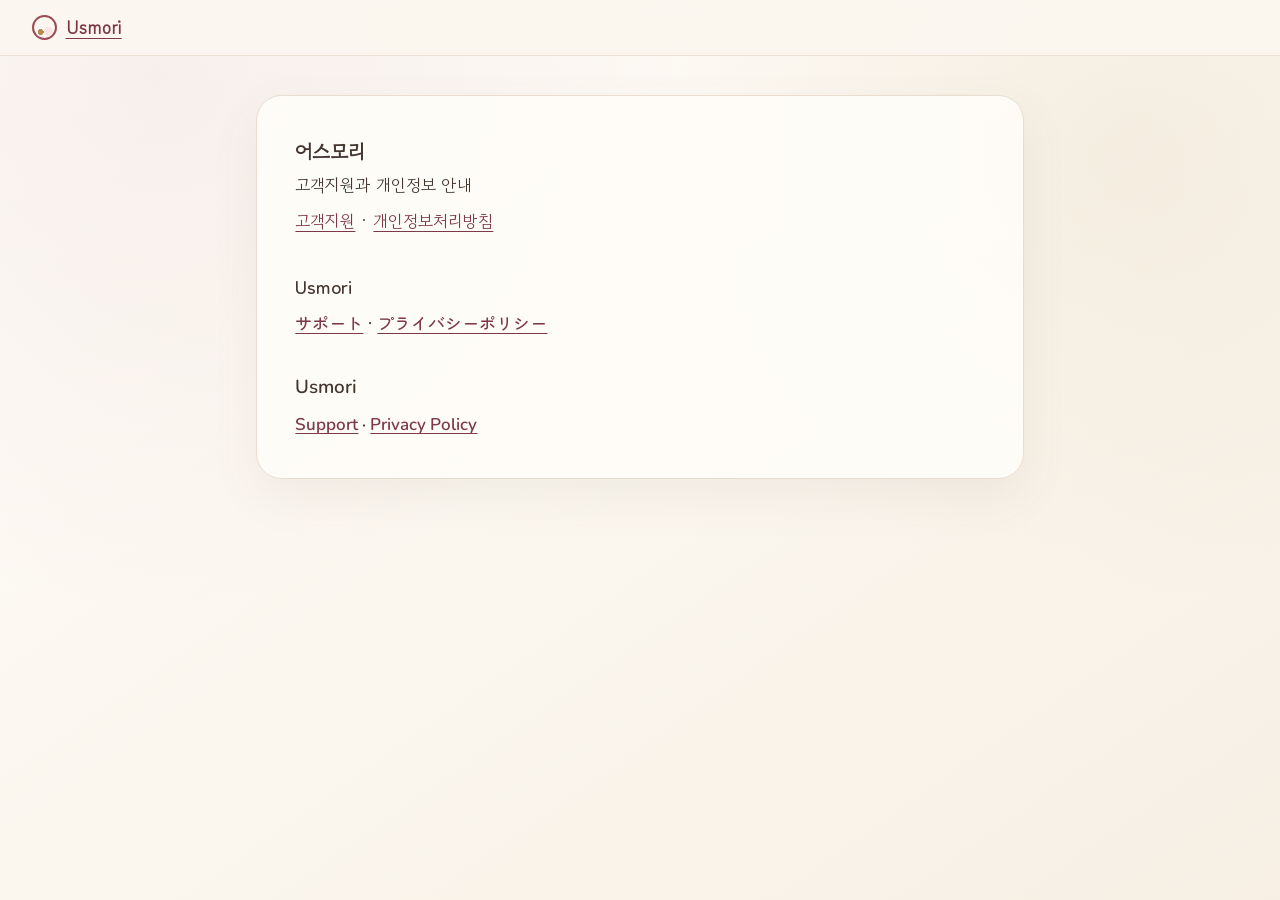
==== index.html @ 68ba8aff "Use supported static distribution directory" ====
<!doctype html>
<html lang="ko"><head><meta charset="utf-8"><meta name="viewport" content="width=device-width,initial-scale=1"><meta name="color-scheme" content="light"><title>Usmori · 지원 / サポート / Support</title><link rel="stylesheet" href="./styles.css"></head>
<body data-font-state="ready"><header class="site-header"><a class="brand legal-contact" href="./index.html"><span class="brand-mark" aria-hidden="true"></span><span class="brand-text">Usmori</span></a></header><main class="page legal-page"><article class="legal-card">
<section class="legal-section" lang="ko"><h1>어스모리</h1><p>고객지원과 개인정보 안내</p><p><a class="legal-contact" href="./support.html#ko">고객지원</a> · <a class="legal-contact" href="./privacy.html#ko">개인정보처리방침</a></p></section>
<section class="legal-section" lang="ja"><h2>Usmori</h2><p><a class="legal-contact" href="./support.html#ja">サポート</a> · <a class="legal-contact" href="./privacy.html#ja">プライバシーポリシー</a></p></section>
<section class="legal-section" lang="en"><h2>Usmori</h2><p><a class="legal-contact" href="./support.html#en">Support</a> · <a class="legal-contact" href="./privacy.html#en">Privacy Policy</a></p></section>
</article></main></body></html>
---- styles.css ----
@font-face {
  font-family: "Gowun Dodum";
  src: url("./assets/fonts/GowunDodum-Regular.subset.woff2") format("woff2");
  font-weight: 400;
  font-style: normal;
  font-display: block;
}
@font-face {
  font-family: "Zen Maru Gothic";
  src: url("./assets/fonts/ZenMaruGothic-Medium.subset.woff2") format("woff2");
  font-weight: 400 600;
  font-style: normal;
  font-display: block;
}
@font-face {
  font-family: "Nunito";
  src: url("./assets/fonts/Nunito_600SemiBold.subset.woff2") format("woff2");
  font-weight: 600;
  font-style: normal;
  font-display: block;
}

* {
  box-sizing: border-box;
}
html {
  scroll-behavior: smooth;
}
body {
  margin: 0;
  min-width: 320px;
  min-height: 100vh;
  background:
    radial-gradient(circle at 12% 8%, rgba(155,76,87,0.07), transparent 34rem),
    radial-gradient(circle at 88% 16%, rgba(183,139,81,0.09), transparent 29rem),
    linear-gradient(145deg, #FFFDF9 0%, #FBF7EF 48%, #F7EFE4 100%);
  color: #44362F;
  font-family: "Nunito", "Avenir Next", "Segoe UI", sans-serif;
  font-size: clamp(1rem, 0.96rem + 0.2vw, 1.0625rem);
  line-height: 1.65;
  overflow-x: hidden;
}
body[data-font-state="loading"] .site-header,
body[data-font-state="loading"] .page,
body[data-font-state="loading"] .site-footer { visibility: hidden; }
html[lang="ko"] body { font-family: "Gowun Dodum", "Apple SD Gothic Neo", sans-serif; }
html[lang="ja"] body { font-family: "Zen Maru Gothic", "Hiragino Maru Gothic ProN", sans-serif; }
[lang="ko"] { font-family: "Gowun Dodum", "Apple SD Gothic Neo", sans-serif; }
[lang="ja"] { font-family: "Zen Maru Gothic", "Hiragino Maru Gothic ProN", sans-serif; }
[lang="en"] { font-family: "Nunito", "Avenir Next", "Segoe UI", sans-serif; }
img { max-width: 100%; }
button {
  font: inherit;
  color: inherit;
}

.paper-glow {
  position: fixed;
  inset: 0;
  pointer-events: none;
  background:
    radial-gradient(circle at 24% 90%, rgba(230,235,221,0.30), transparent 20rem),
    radial-gradient(circle at 76% 4%, rgba(234,229,240,0.25), transparent 18rem);
  z-index: -1;
}

.skip-link {
  position: fixed;
  z-index: 100;
  left: 1rem;
  top: auto;
  transform: translateY(-200%);
  padding: 0.7rem 1rem;
  border-radius: 999px;
  background: #FFFDF9;
  color: #44362F;
  font-weight: 700;
  text-decoration: none;
  box-shadow: 0 8px 22px rgba(119,102,92,0.16);
}
.skip-link:focus { transform: translateY(1rem); }

.site-header {
  position: sticky;
  top: 0;
  z-index: 10;
  display: flex;
  align-items: center;
  justify-content: space-between;
  gap: 0.75rem;
  padding: 0.85rem clamp(0.75rem, 3vw, 2rem);
  background: rgba(251,247,239,0.92);
  border-bottom: 1px solid rgba(233,221,208,0.85);
  backdrop-filter: blur(10px);
}
.brand {
  display: flex;
  align-items: center;
  gap: 0.55rem;
  min-width: 0;
  font-weight: 800;
  letter-spacing: 0.02em;
}
.brand-mark {
  width: 1.55rem;
  height: 1.55rem;
  flex: 0 0 auto;
  border: 0.17rem solid #9B4C57;
  border-radius: 50%;
  background:
    radial-gradient(circle at 68% 68%, #F5E6E2 0 0.28rem, transparent 0.29rem),
    radial-gradient(circle at 32% 72%, #B78B51 0 0.18rem, transparent 0.19rem);
}
.brand-text { overflow-wrap: anywhere; }

.language-group {
  display: flex;
  gap: 0.3rem;
  padding: 0.22rem;
  border: 1px solid #E9DDD0;
  border-radius: 999px;
  background: rgba(255,253,249,0.78);
}
.language-button {
  min-height: 2rem;
  min-width: 2.8rem;
  padding: 0.25rem 0.55rem;
  border: 0;
  border-radius: 999px;
  background: transparent;
  font-size: 0.82rem;
  cursor: pointer;
}
.language-button:hover { background: #F5E6E2; }
.language-button.selected {
  background: #9B4C57;
  color: #FFFFFF;
}

.page {
  width: 100%;
  max-width: 68rem;
  margin: 0;
  padding: clamp(1rem, 3vw, 2.5rem) clamp(0.75rem, 3vw, 2rem) 2rem;
  outline: none;
}
.landing,
.quiz-card,
.result-card {
  margin: 0 auto;
}
.hero-layout {
  display: grid;
  grid-template-columns: minmax(0, 1.08fr) minmax(0, 0.92fr);
  align-items: center;
  gap: clamp(1rem, 3vw, 3rem);
  padding: clamp(1rem, 3vw, 2.5rem);
  border: 1px solid #E9DDD0;
  border-radius: 2rem;
  background: rgba(255,253,249,0.86);
  box-shadow: 0 18px 48px rgba(119,102,92,0.09);
}
.landing-art,
.result-art {
  position: relative;
  overflow: hidden;
  border: 1px solid #E9DDD0;
  border-radius: 1.7rem;
  background:
    radial-gradient(circle at 25% 15%, rgba(255,253,249,0.9), transparent 65%),
    linear-gradient(145deg, #F3E5CB, #F5E6E2);
  box-shadow: inset 0 0 3rem rgba(119,102,92,0.07);
}
.landing-art { aspect-ratio: 3 / 2; }
.result-art { aspect-ratio: 3 / 2; }
.otter-art {
  display: block;
  width: 100%;
  height: 100%;
  object-fit: cover;
  mix-blend-mode: normal;
}

.card-eyebrow {
  margin: 0 0 0.55rem;
  color: #9B4C57;
  font-size: 0.86rem;
  font-weight: 800;
  letter-spacing: 0.045em;
}
.display-title {
  margin: 0;
  color: #44362F;
  font-family: "Nunito", "Avenir Next", "Segoe UI", sans-serif;
  font-size: clamp(2.15rem, 7vw, 4.1rem);
  font-weight: 800;
  line-height: 1.08;
  letter-spacing: -0.03em;
}
html[lang="ko"] .display-title { font-family: "Gowun Dodum", sans-serif; font-weight: 400; }
html[lang="ja"] .display-title { font-family: "Zen Maru Gothic", sans-serif; font-weight: 500; }
.intro-body {
  margin: 0.8rem 0 0;
  color: #77665C;
  font-size: clamp(1.05rem, 2.5vw, 1.25rem);
}
.disclaimer {
  display: inline-block;
  margin: 1rem 0 0;
  padding: 0.42rem 0.7rem;
  border: 1px solid #E9DDD0;
  border-radius: 0.75rem;
  background: #E6EBDD;
  color: #44362F;
  font-size: 0.88rem;
  line-height: 1.45;
}
.session-note {
  margin: 0.85rem 0 0;
  color: #77665C;
  font-size: 0.82rem;
  line-height: 1.5;
}

.primary-button,
.secondary-button {
  display: inline-flex;
  align-items: center;
  justify-content: center;
  min-height: 3rem;
  margin-top: 1rem;
  padding: 0.7rem 1.2rem;
  border-radius: 999px;
  font-weight: 800;
  line-height: 1.25;
  text-align: center;
  cursor: pointer;
  transition: transform 160ms ease, box-shadow 160ms ease, background-color 160ms ease;
}
.primary-button {
  border: 0;
  background: #9B4C57;
  color: #FFFFFF;
  box-shadow: 0 10px 22px rgba(155,76,87,0.18);
}
.secondary-button {
  border: 1px solid #D7C8BB;
  background: #F7EFE4;
  color: #44362F;
}
.primary-button:hover:not(:disabled),
.secondary-button:hover:not(:disabled) {
  transform: translateY(-1px);
}
.primary-button:active:not(:disabled),
.secondary-button:active:not(:disabled) { transform: translateY(0); }
.primary-button:disabled,
.secondary-button:disabled {
  border-color: #E9DDD0;
  background: #F1E5DE;
  color: #77665C;
  box-shadow: none;
  cursor: not-allowed;
  transform: none;
}

.app-card {
  max-width: 43rem;
  margin: 1.25rem auto 0;
  padding: clamp(1.1rem, 3vw, 1.7rem);
  border: 1px solid #E9DDD0;
  border-radius: 1.5rem;
  background: rgba(255,253,249,0.9);
}
.app-card .card-eyebrow { margin-bottom: 0.2rem; }
.app-title {
  margin: 0;
  font-size: clamp(1.25rem, 3.5vw, 1.65rem);
  line-height: 1.25;
}
.app-body {
  margin: 0.55rem 0 0;
  overflow-wrap: anywhere;
  color: #77665C;
}
.founder-note {
  margin-top: 1rem;
  padding: 0.9rem 1rem;
  border-left: 0.25rem solid #B78B51;
  border-radius: 0.5rem 1rem 1rem 0.5rem;
  background: #F3E5CB;
}
.founder-note .card-eyebrow { margin: 0; color: #77665C; }
.founder-text { margin: 0.25rem 0 0; font-size: 0.98rem; overflow-wrap: anywhere; }

.quiz-card,
.result-card {
  padding: clamp(1rem, 3vw, 2rem);
  border: 1px solid #E9DDD0;
  border-radius: 2rem;
  background: rgba(255,253,249,0.92);
  box-shadow: 0 18px 44px rgba(119,102,92,0.09);
}
.progress-row {
  display: grid;
  grid-template-columns: 4rem minmax(0, 1fr);
  align-items: center;
  gap: 0.75rem;
  margin-bottom: 1.3rem;
}
.progress-text {
  margin: 0;
  color: #9B4C57;
  font-size: 0.9rem;
  font-weight: 800;
}
.progress-track {
  height: 0.42rem;
  overflow: hidden;
  border: 1px solid #E9DDD0;
  border-radius: 999px;
  background: #F5E6E2;
}
.progress-fill {
  width: 0;
  height: 100%;
  border-radius: inherit;
  background: linear-gradient(90deg, #B78B51, #9B4C57);
}
.question-title,
.result-title {
  margin: 0;
  font-family: "Nunito", "Avenir Next", "Segoe UI", sans-serif;
  font-size: clamp(1.55rem, 5.2vw, 2.6rem);
  font-weight: 800;
  line-height: 1.2;
  letter-spacing: -0.02em;
  overflow-wrap: anywhere;
}
html[lang="ko"] .question-title,
html[lang="ko"] .result-title { font-family: "Gowun Dodum", sans-serif; font-weight: 400; }
html[lang="ja"] .question-title,
html[lang="ja"] .result-title { font-family: "Zen Maru Gothic", sans-serif; font-weight: 500; }

.choices {
  display: grid;
  gap: 0.65rem;
  margin: 1.25rem 0 0;
  padding: 0;
  border: 0;
}
.choice {
  display: flex;
  align-items: center;
  justify-content: space-between;
  gap: 0.75rem;
  min-height: 3.4rem;
  padding: 0.75rem 0.9rem;
  border: 1px solid #E9DDD0;
  border-radius: 1.15rem;
  background: #F7EFE4;
  color: #44362F;
  text-align: left;
  cursor: pointer;
  overflow-wrap: anywhere;
  transition: border-color 140ms ease, background-color 140ms ease, transform 140ms ease;
}
.choice:hover { border-color: #B78B51; background: #FBF7EF; }
.choice.selected {
  border-color: #9B4C57;
  background: #F5E6E2;
  color: #9B4C57;
  font-weight: 800;
}
.choice-check { flex: 0 0 auto; font-size: 1rem; }
.quiz-actions {
  display: flex;
  flex-wrap: wrap;
  justify-content: space-between;
  gap: 0.65rem;
  margin-top: 1.4rem;
}
.quiz-actions > * { flex: 1 1 9.5rem; }

.result-layout {
  display: grid;
  grid-template-columns: minmax(0, 0.9fr) minmax(0, 1.1fr);
  gap: clamp(1rem, 3vw, 2.5rem);
  align-items: start;
}
.result-tagline {
  margin: 0.7rem 0 0;
  color: #77665C;
  font-size: clamp(1rem, 2.4vw, 1.15rem);
}
.section-title {
  margin: 1.45rem 0 0.65rem;
  font-size: clamp(1.1rem, 3vw, 1.32rem);
  line-height: 1.3;
}
.strength-list {
  margin: 0;
  padding: 0;
  list-style: none;
  display: grid;
  gap: 0.6rem;
}
.strength-item {
  display: grid;
  grid-template-columns: 1.7rem minmax(0, 1fr);
  gap: 0.6rem;
  align-items: start;
}
.strength-number {
  display: inline-flex;
  justify-content: center;
  width: 1.7rem;
  height: 1.7rem;
  border-radius: 50%;
  background: #F5E6E2;
  color: #9B4C57;
  font-size: 0.82rem;
  font-weight: 800;
  line-height: 1.7rem;
}
.strength-text { color: #44362F; }
.activity-card {
  margin-top: 1.25rem;
  padding: 1rem;
  border: 1px solid #E9DDD0;
  border-radius: 1rem;
  background: #E6EBDD;
}
.activity-card .section-title { margin-top: 0; }
.activity-text { margin: 0; color: #44362F; }
.result-actions {
  display: flex;
  flex-wrap: wrap;
  gap: 0.65rem;
  margin-top: 1.4rem;
}
.result-actions > * { flex: 1 1 10rem; }
.result-actions .secondary-button { margin-top: 0; }
.action-status {
  min-height: 1.5rem;
  margin: 0.55rem 0 0;
  color: #77665C;
  font-size: 0.9rem;
}
.result-navigation { margin-top: 1rem; }

.site-footer {
  display: grid;
  gap: 0.2rem;
  padding: 1rem clamp(0.75rem, 3vw, 2rem) 1.4rem;
  color: #77665C;
  font-size: 0.78rem;
  text-align: center;
}
.footer-note,
.footer-working { margin: 0; }
.footer-links {
  display: flex;
  flex-wrap: wrap;
  justify-content: center;
  gap: 0.5rem 1rem;
}
.footer-links a,
.legal-nav a,
.legal-contact {
  color: #7D3946;
  text-underline-offset: 0.2em;
}
.legal-page {
  max-width: 52rem;
  margin: 0 auto;
}
.legal-card {
  padding: clamp(1.1rem, 4vw, 2.4rem);
  border: 1px solid #E9DDD0;
  border-radius: 1.6rem;
  background: rgba(255,253,249,0.9);
  box-shadow: 0 18px 48px rgba(119,102,92,0.08);
}
.legal-card h1 { margin: 0; line-height: 1.2; }
.legal-card h2 { margin: 1.8rem 0 0.5rem; font-size: 1.18rem; }
.legal-card h3 { margin: 1.25rem 0 0.35rem; font-size: 1.02rem; }
.legal-card p,
.legal-card ul { margin: 0.45rem 0 0; }
.legal-card ul { padding-left: 1.3rem; }
.legal-nav {
  display: flex;
  flex-wrap: wrap;
  gap: 0.5rem 1rem;
  margin: 0 0 1rem;
}
.legal-section {
  padding-top: 0.4rem;
  scroll-margin-top: 5rem;
}
.legal-muted { color: #77665C; }

.sr-only {
  position: absolute;
  width: 1px;
  height: 1px;
  margin: -1px;
  padding: 0;
  overflow: hidden;
  clip: rect(0 0 0 0);
  white-space: nowrap;
  border: 0;
}
.noscript-card {
  max-width: 34rem;
  margin: 1rem auto;
  padding: 1rem;
  border: 1px solid #E9DDD0;
  border-radius: 1rem;
  background: #FFFDF9;
  text-align: center;
}
.noscript-card p { margin: 0.4rem 0 0; }

:focus-visible {
  outline: 3px solid #B78B51;
  outline-offset: 3px;
}
.display-title:focus,
.question-title:focus {
  outline: none;
}

@media (max-width: 760px) {
  .hero-layout,
  .result-layout { grid-template-columns: 1fr; }
  .landing-art { aspect-ratio: 4 / 3; }
  .progress-row { grid-template-columns: minmax(3rem, auto) minmax(0, 1fr); }
  .quiz-actions,
  .result-actions { align-items: stretch; }
  .quiz-actions > *,
  .result-actions > * { flex-basis: 100%; }
  .site-header { align-items: flex-start; }
  .language-group { flex-wrap: wrap; justify-content: flex-end; }
}
@media (max-width: 400px) {
  .brand-text { font-size: 0.95rem; }
  .language-button { min-width: 2.45rem; padding: 0.22rem 0.4rem; }
  .page { padding-left: 0.65rem; padding-right: 0.65rem; }
  .choice { align-items: flex-start; }
}
@media (prefers-reduced-motion: reduce) {
  *,
  *::before,
  *::after {
    scroll-behavior: auto !important;
    transition-duration: 0.01ms !important;
    animation-duration: 0.01ms !important;
    animation-iteration-count: 1 !important;
  }
}

/* Keep Korean words together at narrow widths without trapping long English words. */
html[lang="ko"] .display-title, html[lang="ko"] .question-title { word-break: keep-all; overflow-wrap: normal; }

#site-footer:empty { display: none; }

.action-status button { margin-top: 0.6rem; }
.copy-link { display: block; width: 100%; max-width: 100%; font: inherit; margin-top: 0.6rem; }

[data-locale="ko"] { font-family: "Gowun Dodum", sans-serif; }
[data-locale="ja"] { font-family: "Zen Maru Gothic", sans-serif; }
[data-locale="en"] { font-family: "Nunito", sans-serif; }
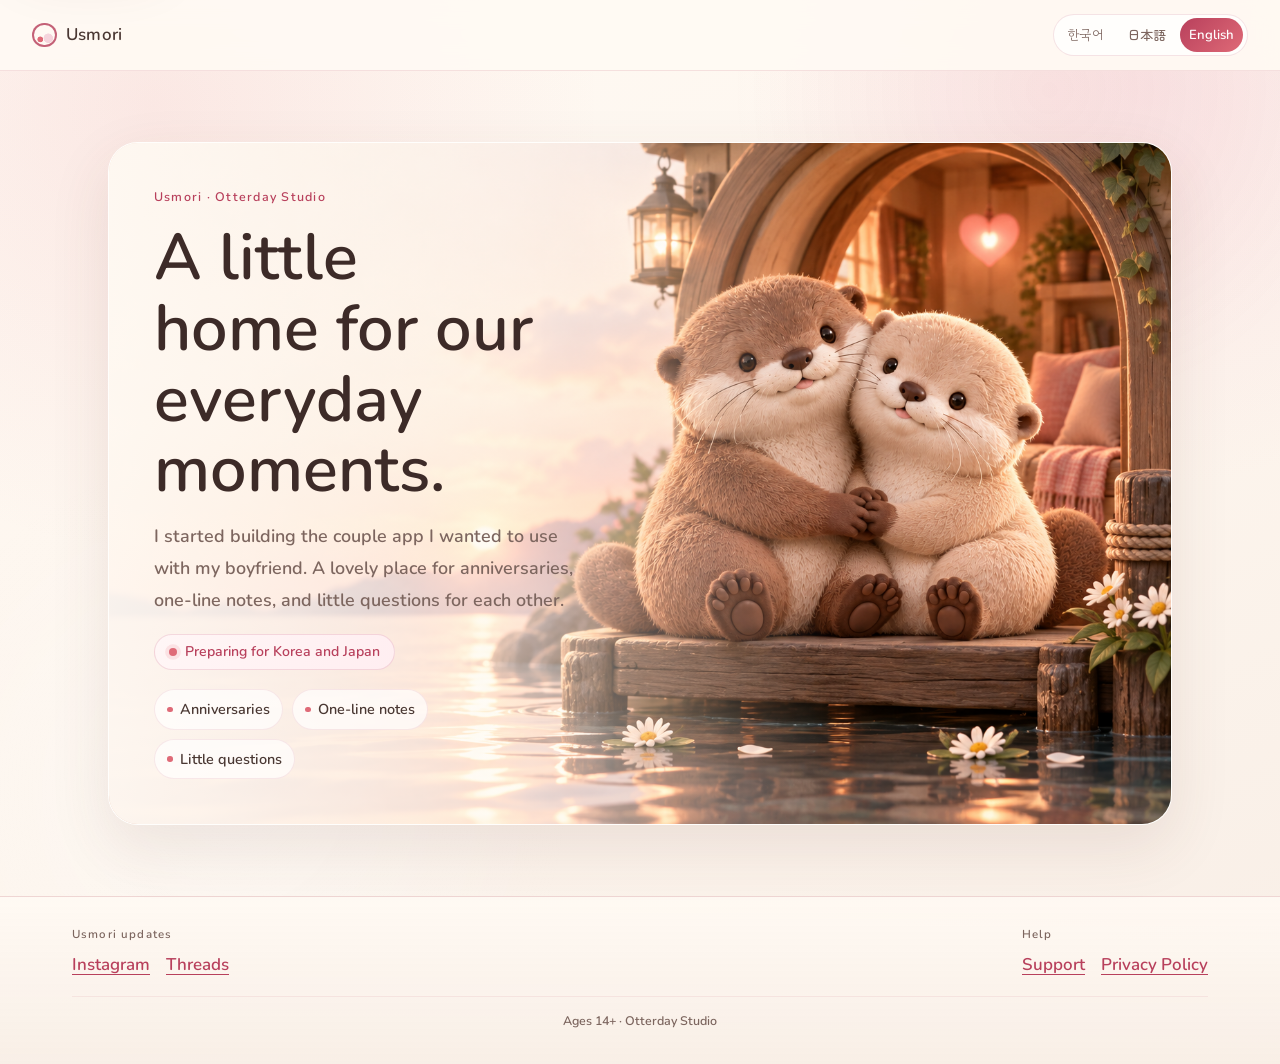
==== commit ec05c14f: "Build localized otter prelaunch landing page" ====
--- a/index.html
+++ b/index.html
@@ -1,7 +1,148 @@
 <!doctype html>
-<html lang="ko"><head><meta charset="utf-8"><meta name="viewport" content="width=device-width,initial-scale=1"><meta name="color-scheme" content="light"><title>Usmori · 지원 / サポート / Support</title><link rel="stylesheet" href="./styles.css"></head>
-<body data-font-state="ready"><header class="site-header"><a class="brand legal-contact" href="./index.html"><span class="brand-mark" aria-hidden="true"></span><span class="brand-text">Usmori</span></a></header><main class="page legal-page"><article class="legal-card">
-<section class="legal-section" lang="ko"><h1>어스모리</h1><p>고객지원과 개인정보 안내</p><p><a class="legal-contact" href="./support.html#ko">고객지원</a> · <a class="legal-contact" href="./privacy.html#ko">개인정보처리방침</a></p></section>
-<section class="legal-section" lang="ja"><h2>Usmori</h2><p><a class="legal-contact" href="./support.html#ja">サポート</a> · <a class="legal-contact" href="./privacy.html#ja">プライバシーポリシー</a></p></section>
-<section class="legal-section" lang="en"><h2>Usmori</h2><p><a class="legal-contact" href="./support.html#en">Support</a> · <a class="legal-contact" href="./privacy.html#en">Privacy Policy</a></p></section>
-</article></main></body></html>
+<html lang="ko">
+  <head>
+    <meta charset="utf-8">
+    <meta name="viewport" content="width=device-width, initial-scale=1">
+    <meta name="color-scheme" content="light">
+    <meta name="theme-color" content="#FFF9F2">
+    <meta name="description" content="Usmori는 한국·일본 출시를 준비 중인 커플 앱입니다.">
+    <title>Usmori · 둘의 하루가 머무는 작은 집</title>
+    <link rel="stylesheet" href="./styles.css">
+    <script src="./site.js" defer></script>
+    <noscript>
+      <style>.language-group { display: none; }</style>
+    </noscript>
+  </head>
+  <body data-font-state="ready">
+    <div class="paper-glow" aria-hidden="true"></div>
+    <a class="skip-link" href="#main">본문으로 건너뛰기</a>
+
+    <header class="site-header">
+      <a class="brand" href="./index.html" aria-label="Usmori home">
+        <span class="brand-mark" aria-hidden="true"></span>
+        <span class="brand-text">Usmori</span>
+      </a>
+      <nav class="language-group" aria-label="Language">
+        <button class="language-button" type="button" data-language="ko" lang="ko" aria-pressed="true">한국어</button>
+        <button class="language-button" type="button" data-language="ja" lang="ja" aria-pressed="false">日本語</button>
+        <button class="language-button" type="button" data-language="en" lang="en" aria-pressed="false">English</button>
+      </nav>
+    </header>
+
+    <main id="main" class="page landing-page">
+      <article class="hero" aria-label="Usmori">
+        <div class="hero-copy">
+          <section class="locale-panel" lang="ko" data-locale="ko" aria-labelledby="headline-ko">
+            <p class="eyebrow">Usmori · Otterday Studio</p>
+            <h1 class="display-title" id="headline-ko">둘의 하루가 머무는 작은 집</h1>
+            <p class="intro-body">남자친구와 같이 쓰고 싶어서 만들기 시작한 커플 앱. 기념일, 한 줄 일기, 서로에게 묻는 질문을 사랑스럽게 모아요.</p>
+            <p class="status"><span class="status-dot" aria-hidden="true"></span>한국·일본 출시 준비 중</p>
+            <ul class="feature-list">
+              <li><span class="feature-dot" aria-hidden="true"></span>기념일</li>
+              <li><span class="feature-dot" aria-hidden="true"></span>한 줄 일기</li>
+              <li><span class="feature-dot" aria-hidden="true"></span>서로에게 묻는 질문</li>
+            </ul>
+          </section>
+
+          <section class="locale-panel" lang="ja" data-locale="ja" aria-labelledby="headline-ja" hidden>
+            <p class="eyebrow">Usmori · Otterday Studio</p>
+            <h1 class="display-title" id="headline-ja">ふたりの毎日に、ほっとできる場所を。</h1>
+            <p class="intro-body">彼氏と一緒に使えるアプリを探して、結局自分で作り始めました。記念日やひとこと日記、お互いをもっと知る質問をカワウソと一緒に楽しめます。</p>
+            <p class="status"><span class="status-dot" aria-hidden="true"></span>韓国・日本でリリース準備中</p>
+            <ul class="feature-list">
+              <li><span class="feature-dot" aria-hidden="true"></span>記念日</li>
+              <li><span class="feature-dot" aria-hidden="true"></span>ひとこと日記</li>
+              <li><span class="feature-dot" aria-hidden="true"></span>お互いをもっと知る質問</li>
+            </ul>
+          </section>
+
+          <section class="locale-panel" lang="en" data-locale="en" aria-labelledby="headline-en" hidden>
+            <p class="eyebrow">Usmori · Otterday Studio</p>
+            <h1 class="display-title" id="headline-en">A little home for our everyday moments.</h1>
+            <p class="intro-body">I started building the couple app I wanted to use with my boyfriend. A lovely place for anniversaries, one-line notes, and little questions for each other.</p>
+            <p class="status"><span class="status-dot" aria-hidden="true"></span>Preparing for Korea and Japan</p>
+            <ul class="feature-list">
+              <li><span class="feature-dot" aria-hidden="true"></span>Anniversaries</li>
+              <li><span class="feature-dot" aria-hidden="true"></span>One-line notes</li>
+              <li><span class="feature-dot" aria-hidden="true"></span>Little questions</li>
+            </ul>
+          </section>
+        </div>
+
+        <figure class="hero-figure">
+          <img
+            src="./otter-home-landing-v1.png"
+            alt="작은 집에서 다정하게 기대 앉은 수달 두 마리"
+            width="1536"
+            height="1024"
+            loading="eager"
+            fetchpriority="high"
+            decoding="async"
+          >
+        </figure>
+      </article>
+    </main>
+
+    <footer class="site-footer">
+      <section class="footer-panel" lang="ko" data-locale="ko" aria-label="사이트 정보">
+        <div class="footer-content">
+          <nav class="footer-group" aria-label="소셜 링크">
+            <h2 class="small-label">Usmori 소식</h2>
+            <ul class="link-list">
+              <li><a href="https://www.instagram.com/usmori.studio/" target="_blank" rel="noopener noreferrer">Instagram</a></li>
+              <li><a href="https://www.threads.com/@usmori.studio" target="_blank" rel="noopener noreferrer">Threads</a></li>
+            </ul>
+          </nav>
+          <nav class="footer-group" aria-label="고객지원과 정책">
+            <h2 class="small-label">도움말</h2>
+            <ul class="link-list">
+              <li><a data-policy-link="support" href="./support.html#ko">고객지원</a></li>
+              <li><a data-policy-link="privacy" href="./privacy.html#ko">개인정보처리방침</a></li>
+            </ul>
+          </nav>
+        </div>
+        <p class="footer-note">이용 대상 14세 이상 · Otterday Studio</p>
+      </section>
+
+      <section class="footer-panel" lang="ja" data-locale="ja" aria-label="サイト情報" hidden>
+        <div class="footer-content">
+          <nav class="footer-group" aria-label="ソーシャルリンク">
+            <h2 class="small-label">Usmoriの近況</h2>
+            <ul class="link-list">
+              <li><a href="https://www.instagram.com/usmori.studio/" target="_blank" rel="noopener noreferrer">Instagram</a></li>
+              <li><a href="https://www.threads.com/@usmori.studio" target="_blank" rel="noopener noreferrer">Threads</a></li>
+            </ul>
+          </nav>
+          <nav class="footer-group" aria-label="サポートとポリシー">
+            <h2 class="small-label">ヘルプ</h2>
+            <ul class="link-list">
+              <li><a data-policy-link="support" href="./support.html#ja">サポート</a></li>
+              <li><a data-policy-link="privacy" href="./privacy.html#ja">プライバシーポリシー</a></li>
+            </ul>
+          </nav>
+        </div>
+        <p class="footer-note">対象年齢 14歳以上 · Otterday Studio</p>
+      </section>
+
+      <section class="footer-panel" lang="en" data-locale="en" aria-label="Site information" hidden>
+        <div class="footer-content">
+          <nav class="footer-group" aria-label="Social links">
+            <h2 class="small-label">Usmori updates</h2>
+            <ul class="link-list">
+              <li><a href="https://www.instagram.com/usmori.studio/" target="_blank" rel="noopener noreferrer">Instagram</a></li>
+              <li><a href="https://www.threads.com/@usmori.studio" target="_blank" rel="noopener noreferrer">Threads</a></li>
+            </ul>
+          </nav>
+          <nav class="footer-group" aria-label="Support and policies">
+            <h2 class="small-label">Help</h2>
+            <ul class="link-list">
+              <li><a data-policy-link="support" href="./support.html#en">Support</a></li>
+              <li><a data-policy-link="privacy" href="./privacy.html#en">Privacy Policy</a></li>
+            </ul>
+          </nav>
+        </div>
+        <p class="footer-note">Ages 14+ · Otterday Studio</p>
+      </section>
+    </footer>
+  </body>
+</html>
--- a/styles.css
+++ b/styles.css
@@ -3,82 +3,127 @@
   src: url("./assets/fonts/GowunDodum-Regular.subset.woff2") format("woff2");
   font-weight: 400;
   font-style: normal;
-  font-display: block;
-}
+  font-display: swap;
+}
+
 @font-face {
   font-family: "Zen Maru Gothic";
   src: url("./assets/fonts/ZenMaruGothic-Medium.subset.woff2") format("woff2");
   font-weight: 400 600;
   font-style: normal;
-  font-display: block;
-}
+  font-display: swap;
+}
+
 @font-face {
   font-family: "Nunito";
   src: url("./assets/fonts/Nunito_600SemiBold.subset.woff2") format("woff2");
-  font-weight: 600;
+  font-weight: 400 700;
   font-style: normal;
-  font-display: block;
+  font-display: swap;
+}
+
+:root {
+  --ivory: #fffaf4;
+  --ivory-deep: #f8eee6;
+  --rose: #b8405c;
+  --coral: #df6a77;
+  --rose-soft: #f5d4dc;
+  --ink: #4a3833;
+  --muted: #7d665f;
+  --line: rgba(184, 64, 92, 0.14);
+  --shadow-soft: 0 22px 62px rgba(101, 54, 47, 0.11);
+  --radius-lg: 30px;
 }
 
 * {
   box-sizing: border-box;
 }
+
 html {
   scroll-behavior: smooth;
 }
+
 body {
   margin: 0;
   min-width: 320px;
   min-height: 100vh;
+  overflow-x: hidden;
   background:
-    radial-gradient(circle at 12% 8%, rgba(155,76,87,0.07), transparent 34rem),
-    radial-gradient(circle at 88% 16%, rgba(183,139,81,0.09), transparent 29rem),
-    linear-gradient(145deg, #FFFDF9 0%, #FBF7EF 48%, #F7EFE4 100%);
-  color: #44362F;
+    radial-gradient(circle at 12% 10%, rgba(223, 106, 119, 0.12), transparent 28rem),
+    radial-gradient(circle at 90% 8%, rgba(245, 212, 220, 0.48), transparent 25rem),
+    linear-gradient(155deg, var(--ivory) 0%, #fdf5ed 55%, var(--ivory-deep) 100%);
+  color: var(--ink);
   font-family: "Nunito", "Avenir Next", "Segoe UI", sans-serif;
-  font-size: clamp(1rem, 0.96rem + 0.2vw, 1.0625rem);
-  line-height: 1.65;
-  overflow-x: hidden;
-}
-body[data-font-state="loading"] .site-header,
-body[data-font-state="loading"] .page,
-body[data-font-state="loading"] .site-footer { visibility: hidden; }
-html[lang="ko"] body { font-family: "Gowun Dodum", "Apple SD Gothic Neo", sans-serif; }
-html[lang="ja"] body { font-family: "Zen Maru Gothic", "Hiragino Maru Gothic ProN", sans-serif; }
-[lang="ko"] { font-family: "Gowun Dodum", "Apple SD Gothic Neo", sans-serif; }
-[lang="ja"] { font-family: "Zen Maru Gothic", "Hiragino Maru Gothic ProN", sans-serif; }
-[lang="en"] { font-family: "Nunito", "Avenir Next", "Segoe UI", sans-serif; }
-img { max-width: 100%; }
+  font-size: clamp(1rem, 0.95rem + 0.18vw, 1.06rem);
+  line-height: 1.68;
+}
+
+html[lang="ko"] body,
+[lang="ko"] {
+  font-family: "Gowun Dodum", "Apple SD Gothic Neo", "Malgun Gothic", sans-serif;
+}
+
+html[lang="ja"] body,
+[lang="ja"] {
+  font-family: "Zen Maru Gothic", "Hiragino Maru Gothic ProN", "Yu Gothic", sans-serif;
+}
+
+html[lang="en"] body,
+[lang="en"] {
+  font-family: "Nunito", "Avenir Next", "Segoe UI", sans-serif;
+}
+
+img {
+  display: block;
+  max-width: 100%;
+}
+
 button {
   font: inherit;
   color: inherit;
 }
 
+[hidden] {
+  display: none !important;
+}
+
+a {
+  color: var(--rose);
+}
+
+a:focus-visible,
+button:focus-visible {
+  outline: 3px solid var(--coral);
+  outline-offset: 3px;
+}
+
 .paper-glow {
   position: fixed;
   inset: 0;
+  z-index: -1;
   pointer-events: none;
   background:
-    radial-gradient(circle at 24% 90%, rgba(230,235,221,0.30), transparent 20rem),
-    radial-gradient(circle at 76% 4%, rgba(234,229,240,0.25), transparent 18rem);
-  z-index: -1;
+    radial-gradient(circle at 18% 88%, rgba(255, 255, 255, 0.38), transparent 21rem),
+    radial-gradient(circle at 82% 10%, rgba(223, 106, 119, 0.08), transparent 20rem);
 }
 
 .skip-link {
   position: fixed;
   z-index: 100;
   left: 1rem;
-  top: auto;
   transform: translateY(-200%);
   padding: 0.7rem 1rem;
   border-radius: 999px;
-  background: #FFFDF9;
-  color: #44362F;
+  background: var(--ivory);
+  color: var(--rose);
   font-weight: 700;
   text-decoration: none;
-  box-shadow: 0 8px 22px rgba(119,102,92,0.16);
-}
-.skip-link:focus { transform: translateY(1rem); }
+  box-shadow: var(--shadow-soft);
+}
+
+.skip-link:focus {
+  transform: translateY(1rem);
+}
 
 .site-header {
   position: sticky;
@@ -87,468 +132,409 @@
   display: flex;
   align-items: center;
   justify-content: space-between;
-  gap: 0.75rem;
+  gap: 0.7rem 1rem;
   padding: 0.85rem clamp(0.75rem, 3vw, 2rem);
-  background: rgba(251,247,239,0.92);
-  border-bottom: 1px solid rgba(233,221,208,0.85);
-  backdrop-filter: blur(10px);
-}
+  background: rgba(255, 250, 244, 0.92);
+  border-bottom: 1px solid var(--line);
+  backdrop-filter: blur(12px);
+}
+
 .brand {
   display: flex;
   align-items: center;
   gap: 0.55rem;
   min-width: 0;
+  color: var(--ink);
   font-weight: 800;
   letter-spacing: 0.02em;
-}
+  text-decoration: none;
+}
+
 .brand-mark {
   width: 1.55rem;
   height: 1.55rem;
   flex: 0 0 auto;
-  border: 0.17rem solid #9B4C57;
+  border: 0.16rem solid rgba(184, 64, 92, 0.82);
   border-radius: 50%;
   background:
-    radial-gradient(circle at 68% 68%, #F5E6E2 0 0.28rem, transparent 0.29rem),
-    radial-gradient(circle at 32% 72%, #B78B51 0 0.18rem, transparent 0.19rem);
-}
-.brand-text { overflow-wrap: anywhere; }
+    radial-gradient(circle at 68% 66%, var(--rose-soft) 0 0.28rem, transparent 0.31rem),
+    radial-gradient(circle at 30% 72%, var(--coral) 0 0.16rem, transparent 0.2rem);
+}
+
+.brand-text {
+  overflow-wrap: anywhere;
+}
 
 .language-group {
   display: flex;
-  gap: 0.3rem;
+  flex-wrap: wrap;
+  justify-content: flex-end;
+  gap: 0.28rem;
   padding: 0.22rem;
-  border: 1px solid #E9DDD0;
+  border: 1px solid var(--line);
   border-radius: 999px;
-  background: rgba(255,253,249,0.78);
-}
+  background: rgba(255, 255, 255, 0.66);
+}
+
 .language-button {
-  min-height: 2rem;
-  min-width: 2.8rem;
-  padding: 0.25rem 0.55rem;
+  min-height: 2.1rem;
+  min-width: 2.9rem;
+  padding: 0.25rem 0.58rem;
   border: 0;
   border-radius: 999px;
   background: transparent;
+  color: var(--muted);
   font-size: 0.82rem;
   cursor: pointer;
-}
-.language-button:hover { background: #F5E6E2; }
-.language-button.selected {
-  background: #9B4C57;
-  color: #FFFFFF;
+  transition: background-color 160ms ease, color 160ms ease;
+}
+
+.language-button:hover {
+  background: var(--rose-soft);
+  color: var(--rose);
+}
+
+.language-button[aria-pressed="true"] {
+  background: linear-gradient(135deg, var(--rose), var(--coral));
+  color: #fff;
+  font-weight: 700;
 }
 
 .page {
   width: 100%;
-  max-width: 68rem;
-  margin: 0;
-  padding: clamp(1rem, 3vw, 2.5rem) clamp(0.75rem, 3vw, 2rem) 2rem;
-  outline: none;
-}
-.landing,
-.quiz-card,
-.result-card {
+  max-width: 71rem;
   margin: 0 auto;
-}
-.hero-layout {
+  padding: clamp(1rem, 3vw, 2.25rem);
+}
+
+.landing-page {
   display: grid;
-  grid-template-columns: minmax(0, 1.08fr) minmax(0, 0.92fr);
   align-items: center;
-  gap: clamp(1rem, 3vw, 3rem);
-  padding: clamp(1rem, 3vw, 2.5rem);
-  border: 1px solid #E9DDD0;
-  border-radius: 2rem;
-  background: rgba(255,253,249,0.86);
-  box-shadow: 0 18px 48px rgba(119,102,92,0.09);
-}
-.landing-art,
-.result-art {
+  min-height: calc(100svh - 4.7rem);
+}
+
+.hero {
   position: relative;
+  display: flex;
+  align-items: center;
+  min-height: min(620px, 72vw);
   overflow: hidden;
-  border: 1px solid #E9DDD0;
-  border-radius: 1.7rem;
-  background:
-    radial-gradient(circle at 25% 15%, rgba(255,253,249,0.9), transparent 65%),
-    linear-gradient(145deg, #F3E5CB, #F5E6E2);
-  box-shadow: inset 0 0 3rem rgba(119,102,92,0.07);
-}
-.landing-art { aspect-ratio: 3 / 2; }
-.result-art { aspect-ratio: 3 / 2; }
-.otter-art {
-  display: block;
+  border: 1px solid rgba(255, 255, 255, 0.78);
+  border-radius: clamp(24px, 4vw, var(--radius-lg));
+  background: var(--ivory);
+  box-shadow: var(--shadow-soft);
+}
+
+.hero::before {
+  content: "";
+  position: absolute;
+  inset: 0;
+  z-index: 1;
+  pointer-events: none;
+  background: linear-gradient(90deg, rgba(255, 250, 244, 0.9), rgba(255, 250, 244, 0.55) 38%, transparent 68%);
+}
+
+.hero-copy {
+  position: relative;
+  z-index: 2;
+  width: min(48%, 34rem);
+  min-width: 0;
+  padding: clamp(1.5rem, 3.5vw, 3.2rem);
+}
+
+.locale-panel {
+  min-width: 0;
+}
+
+.locale-panel {
+  display: grid;
+  gap: 0.95rem;
+}
+
+.eyebrow {
+  margin: 0;
+  color: var(--rose);
+  font-size: 0.78rem;
+  font-weight: 800;
+  letter-spacing: 0.1em;
+}
+
+.display-title {
+  max-width: 16ch;
+  margin: 0;
+  color: #3d2b28;
+  font-size: clamp(2.08rem, 4.7vw + 0.65rem, 4.05rem);
+  line-height: 1.09;
+  text-wrap: balance;
+}
+
+.intro-body {
+  max-width: 35rem;
+  margin: 0;
+  color: var(--muted);
+  font-size: clamp(1rem, 0.96rem + 0.25vw, 1.12rem);
+  line-height: 1.78;
+}
+
+.status {
+  display: inline-flex;
+  align-items: center;
+  gap: 0.52rem;
+  width: fit-content;
+  margin: 0.1rem 0 0;
+  padding: 0.48rem 0.86rem;
+  border: 1px solid rgba(184, 64, 92, 0.16);
+  border-radius: 999px;
+  background: linear-gradient(120deg, #fff6f6, #ffeef1);
+  color: var(--rose);
+  font-size: 0.88rem;
+  font-weight: 700;
+  line-height: 1.35;
+}
+
+.status-dot {
+  width: 0.5rem;
+  height: 0.5rem;
+  flex: 0 0 auto;
+  border-radius: 50%;
+  background: var(--coral);
+  box-shadow: 0 0 0 0.24rem rgba(223, 106, 119, 0.14);
+}
+
+.feature-list {
+  display: flex;
+  flex-wrap: wrap;
+  gap: 0.55rem;
+  margin: 0.25rem 0 0;
+  padding: 0;
+  list-style: none;
+}
+
+.feature-list li {
+  display: flex;
+  align-items: center;
+  gap: 0.42rem;
+  min-height: 2.35rem;
+  padding: 0.45rem 0.78rem;
+  border: 1px solid rgba(184, 64, 92, 0.1);
+  border-radius: 999px;
+  background: rgba(255, 255, 255, 0.68);
+  color: var(--ink);
+  font-size: 0.9rem;
+}
+
+.feature-dot {
+  width: 0.35rem;
+  height: 0.35rem;
+  flex: 0 0 auto;
+  border-radius: 50%;
+  background: var(--coral);
+}
+
+.hero-figure {
+  position: absolute;
+  inset: 0;
+  z-index: 0;
+  margin: 0;
+}
+
+.hero-figure img {
   width: 100%;
   height: 100%;
   object-fit: cover;
-  mix-blend-mode: normal;
-}
-
-.card-eyebrow {
-  margin: 0 0 0.55rem;
-  color: #9B4C57;
-  font-size: 0.86rem;
-  font-weight: 800;
-  letter-spacing: 0.045em;
-}
-.display-title {
-  margin: 0;
-  color: #44362F;
-  font-family: "Nunito", "Avenir Next", "Segoe UI", sans-serif;
-  font-size: clamp(2.15rem, 7vw, 4.1rem);
-  font-weight: 800;
-  line-height: 1.08;
-  letter-spacing: -0.03em;
-}
-html[lang="ko"] .display-title { font-family: "Gowun Dodum", sans-serif; font-weight: 400; }
-html[lang="ja"] .display-title { font-family: "Zen Maru Gothic", sans-serif; font-weight: 500; }
-.intro-body {
-  margin: 0.8rem 0 0;
-  color: #77665C;
-  font-size: clamp(1.05rem, 2.5vw, 1.25rem);
-}
-.disclaimer {
-  display: inline-block;
-  margin: 1rem 0 0;
-  padding: 0.42rem 0.7rem;
-  border: 1px solid #E9DDD0;
-  border-radius: 0.75rem;
-  background: #E6EBDD;
-  color: #44362F;
-  font-size: 0.88rem;
-  line-height: 1.45;
-}
-.session-note {
-  margin: 0.85rem 0 0;
-  color: #77665C;
-  font-size: 0.82rem;
-  line-height: 1.5;
-}
-
-.primary-button,
-.secondary-button {
-  display: inline-flex;
-  align-items: center;
-  justify-content: center;
-  min-height: 3rem;
-  margin-top: 1rem;
-  padding: 0.7rem 1.2rem;
-  border-radius: 999px;
-  font-weight: 800;
-  line-height: 1.25;
-  text-align: center;
-  cursor: pointer;
-  transition: transform 160ms ease, box-shadow 160ms ease, background-color 160ms ease;
-}
-.primary-button {
-  border: 0;
-  background: #9B4C57;
-  color: #FFFFFF;
-  box-shadow: 0 10px 22px rgba(155,76,87,0.18);
-}
-.secondary-button {
-  border: 1px solid #D7C8BB;
-  background: #F7EFE4;
-  color: #44362F;
-}
-.primary-button:hover:not(:disabled),
-.secondary-button:hover:not(:disabled) {
-  transform: translateY(-1px);
-}
-.primary-button:active:not(:disabled),
-.secondary-button:active:not(:disabled) { transform: translateY(0); }
-.primary-button:disabled,
-.secondary-button:disabled {
-  border-color: #E9DDD0;
-  background: #F1E5DE;
-  color: #77665C;
-  box-shadow: none;
-  cursor: not-allowed;
-  transform: none;
-}
-
-.app-card {
-  max-width: 43rem;
-  margin: 1.25rem auto 0;
-  padding: clamp(1.1rem, 3vw, 1.7rem);
-  border: 1px solid #E9DDD0;
-  border-radius: 1.5rem;
-  background: rgba(255,253,249,0.9);
-}
-.app-card .card-eyebrow { margin-bottom: 0.2rem; }
-.app-title {
-  margin: 0;
-  font-size: clamp(1.25rem, 3.5vw, 1.65rem);
-  line-height: 1.25;
-}
-.app-body {
-  margin: 0.55rem 0 0;
-  overflow-wrap: anywhere;
-  color: #77665C;
-}
-.founder-note {
-  margin-top: 1rem;
-  padding: 0.9rem 1rem;
-  border-left: 0.25rem solid #B78B51;
-  border-radius: 0.5rem 1rem 1rem 0.5rem;
-  background: #F3E5CB;
-}
-.founder-note .card-eyebrow { margin: 0; color: #77665C; }
-.founder-text { margin: 0.25rem 0 0; font-size: 0.98rem; overflow-wrap: anywhere; }
-
-.quiz-card,
-.result-card {
-  padding: clamp(1rem, 3vw, 2rem);
-  border: 1px solid #E9DDD0;
-  border-radius: 2rem;
-  background: rgba(255,253,249,0.92);
-  box-shadow: 0 18px 44px rgba(119,102,92,0.09);
-}
-.progress-row {
-  display: grid;
-  grid-template-columns: 4rem minmax(0, 1fr);
-  align-items: center;
-  gap: 0.75rem;
-  margin-bottom: 1.3rem;
-}
-.progress-text {
-  margin: 0;
-  color: #9B4C57;
-  font-size: 0.9rem;
-  font-weight: 800;
-}
-.progress-track {
-  height: 0.42rem;
-  overflow: hidden;
-  border: 1px solid #E9DDD0;
-  border-radius: 999px;
-  background: #F5E6E2;
-}
-.progress-fill {
-  width: 0;
-  height: 100%;
-  border-radius: inherit;
-  background: linear-gradient(90deg, #B78B51, #9B4C57);
-}
-.question-title,
-.result-title {
-  margin: 0;
-  font-family: "Nunito", "Avenir Next", "Segoe UI", sans-serif;
-  font-size: clamp(1.55rem, 5.2vw, 2.6rem);
-  font-weight: 800;
-  line-height: 1.2;
-  letter-spacing: -0.02em;
-  overflow-wrap: anywhere;
-}
-html[lang="ko"] .question-title,
-html[lang="ko"] .result-title { font-family: "Gowun Dodum", sans-serif; font-weight: 400; }
-html[lang="ja"] .question-title,
-html[lang="ja"] .result-title { font-family: "Zen Maru Gothic", sans-serif; font-weight: 500; }
-
-.choices {
-  display: grid;
-  gap: 0.65rem;
-  margin: 1.25rem 0 0;
-  padding: 0;
-  border: 0;
-}
-.choice {
-  display: flex;
-  align-items: center;
-  justify-content: space-between;
-  gap: 0.75rem;
-  min-height: 3.4rem;
-  padding: 0.75rem 0.9rem;
-  border: 1px solid #E9DDD0;
-  border-radius: 1.15rem;
-  background: #F7EFE4;
-  color: #44362F;
-  text-align: left;
-  cursor: pointer;
-  overflow-wrap: anywhere;
-  transition: border-color 140ms ease, background-color 140ms ease, transform 140ms ease;
-}
-.choice:hover { border-color: #B78B51; background: #FBF7EF; }
-.choice.selected {
-  border-color: #9B4C57;
-  background: #F5E6E2;
-  color: #9B4C57;
-  font-weight: 800;
-}
-.choice-check { flex: 0 0 auto; font-size: 1rem; }
-.quiz-actions {
+  object-position: center;
+}
+
+.site-footer {
+  padding: clamp(1.15rem, 3vw, 1.8rem) clamp(0.75rem, 3vw, 2rem) clamp(1.35rem, 3vw, 2rem);
+  border-top: 1px solid var(--line);
+  background: linear-gradient(180deg, rgba(255, 250, 244, 0.86), rgba(248, 238, 230, 0.96));
+}
+
+.footer-panel {
+  width: 100%;
+  max-width: 71rem;
+  margin: 0 auto;
+}
+
+.footer-content {
   display: flex;
   flex-wrap: wrap;
   justify-content: space-between;
-  gap: 0.65rem;
-  margin-top: 1.4rem;
-}
-.quiz-actions > * { flex: 1 1 9.5rem; }
-
-.result-layout {
-  display: grid;
-  grid-template-columns: minmax(0, 0.9fr) minmax(0, 1.1fr);
-  gap: clamp(1rem, 3vw, 2.5rem);
-  align-items: start;
-}
-.result-tagline {
-  margin: 0.7rem 0 0;
-  color: #77665C;
-  font-size: clamp(1rem, 2.4vw, 1.15rem);
-}
-.section-title {
-  margin: 1.45rem 0 0.65rem;
-  font-size: clamp(1.1rem, 3vw, 1.32rem);
-  line-height: 1.3;
-}
-.strength-list {
+  gap: 1.1rem 2rem;
+}
+
+.footer-group {
+  min-width: 0;
+}
+
+.small-label {
+  margin: 0 0 0.42rem;
+  color: var(--muted);
+  font-size: 0.72rem;
+  font-weight: 800;
+  letter-spacing: 0.1em;
+}
+
+.link-list {
+  display: flex;
+  flex-wrap: wrap;
+  gap: 0.45rem 1rem;
   margin: 0;
   padding: 0;
   list-style: none;
-  display: grid;
-  gap: 0.6rem;
-}
-.strength-item {
-  display: grid;
-  grid-template-columns: 1.7rem minmax(0, 1fr);
-  gap: 0.6rem;
-  align-items: start;
-}
-.strength-number {
-  display: inline-flex;
-  justify-content: center;
-  width: 1.7rem;
-  height: 1.7rem;
-  border-radius: 50%;
-  background: #F5E6E2;
-  color: #9B4C57;
-  font-size: 0.82rem;
-  font-weight: 800;
-  line-height: 1.7rem;
-}
-.strength-text { color: #44362F; }
-.activity-card {
-  margin-top: 1.25rem;
-  padding: 1rem;
-  border: 1px solid #E9DDD0;
-  border-radius: 1rem;
-  background: #E6EBDD;
-}
-.activity-card .section-title { margin-top: 0; }
-.activity-text { margin: 0; color: #44362F; }
-.result-actions {
-  display: flex;
-  flex-wrap: wrap;
-  gap: 0.65rem;
-  margin-top: 1.4rem;
-}
-.result-actions > * { flex: 1 1 10rem; }
-.result-actions .secondary-button { margin-top: 0; }
-.action-status {
-  min-height: 1.5rem;
-  margin: 0.55rem 0 0;
-  color: #77665C;
-  font-size: 0.9rem;
-}
-.result-navigation { margin-top: 1rem; }
-
-.site-footer {
-  display: grid;
-  gap: 0.2rem;
-  padding: 1rem clamp(0.75rem, 3vw, 2rem) 1.4rem;
-  color: #77665C;
+}
+
+.link-list a {
+  color: var(--rose);
+  font-weight: 700;
+  text-decoration-thickness: 0.08em;
+  text-underline-offset: 0.24em;
+}
+
+.link-list a:hover {
+  color: #932f47;
+}
+
+.footer-note {
+  max-width: 71rem;
+  margin: 1rem auto 0;
+  padding-top: 0.85rem;
+  border-top: 1px solid rgba(184, 64, 92, 0.09);
+  color: var(--muted);
   font-size: 0.78rem;
   text-align: center;
 }
-.footer-note,
-.footer-working { margin: 0; }
-.footer-links {
+
+.legal-page {
+  max-width: 53rem;
+  padding-top: clamp(1.2rem, 4vw, 2.4rem);
+  padding-bottom: clamp(2rem, 5vw, 3.5rem);
+}
+
+.legal-card {
+  padding: clamp(1.1rem, 4vw, 2.5rem);
+  border: 1px solid rgba(255, 255, 255, 0.82);
+  border-radius: clamp(20px, 3vw, 27px);
+  background: rgba(255, 250, 244, 0.92);
+  box-shadow: var(--shadow-soft);
+}
+
+.legal-card h1 {
+  margin: 0;
+  line-height: 1.22;
+}
+
+.legal-card h2 {
+  margin: 1.75rem 0 0.5rem;
+  font-size: 1.17rem;
+  line-height: 1.3;
+}
+
+.legal-card h3 {
+  margin: 1.2rem 0 0.35rem;
+  font-size: 1rem;
+}
+
+.legal-card p,
+.legal-card ul {
+  margin: 0.45rem 0 0;
+}
+
+.legal-card ul {
+  padding-left: 1.3rem;
+}
+
+.legal-nav {
   display: flex;
   flex-wrap: wrap;
-  justify-content: center;
-  gap: 0.5rem 1rem;
-}
-.footer-links a,
-.legal-nav a,
+  gap: 0.45rem 0.95rem;
+}
+
+.legal-nav a {
+  color: var(--rose);
+  font-weight: 700;
+}
+
 .legal-contact {
-  color: #7D3946;
-  text-underline-offset: 0.2em;
-}
-.legal-page {
-  max-width: 52rem;
-  margin: 0 auto;
-}
-.legal-card {
-  padding: clamp(1.1rem, 4vw, 2.4rem);
-  border: 1px solid #E9DDD0;
-  border-radius: 1.6rem;
-  background: rgba(255,253,249,0.9);
-  box-shadow: 0 18px 48px rgba(119,102,92,0.08);
-}
-.legal-card h1 { margin: 0; line-height: 1.2; }
-.legal-card h2 { margin: 1.8rem 0 0.5rem; font-size: 1.18rem; }
-.legal-card h3 { margin: 1.25rem 0 0.35rem; font-size: 1.02rem; }
-.legal-card p,
-.legal-card ul { margin: 0.45rem 0 0; }
-.legal-card ul { padding-left: 1.3rem; }
-.legal-nav {
-  display: flex;
-  flex-wrap: wrap;
-  gap: 0.5rem 1rem;
-  margin: 0 0 1rem;
-}
+  color: var(--rose);
+  text-underline-offset: 0.22em;
+}
+
 .legal-section {
-  padding-top: 0.4rem;
+  padding-top: 0.35rem;
   scroll-margin-top: 5rem;
 }
-.legal-muted { color: #77665C; }
-
-.sr-only {
-  position: absolute;
-  width: 1px;
-  height: 1px;
-  margin: -1px;
-  padding: 0;
-  overflow: hidden;
-  clip: rect(0 0 0 0);
-  white-space: nowrap;
-  border: 0;
-}
-.noscript-card {
-  max-width: 34rem;
-  margin: 1rem auto;
-  padding: 1rem;
-  border: 1px solid #E9DDD0;
-  border-radius: 1rem;
-  background: #FFFDF9;
-  text-align: center;
-}
-.noscript-card p { margin: 0.4rem 0 0; }
-
-:focus-visible {
-  outline: 3px solid #B78B51;
-  outline-offset: 3px;
-}
-.display-title:focus,
-.question-title:focus {
-  outline: none;
-}
-
-@media (max-width: 760px) {
-  .hero-layout,
-  .result-layout { grid-template-columns: 1fr; }
-  .landing-art { aspect-ratio: 4 / 3; }
-  .progress-row { grid-template-columns: minmax(3rem, auto) minmax(0, 1fr); }
-  .quiz-actions,
-  .result-actions { align-items: stretch; }
-  .quiz-actions > *,
-  .result-actions > * { flex-basis: 100%; }
-  .site-header { align-items: flex-start; }
-  .language-group { flex-wrap: wrap; justify-content: flex-end; }
-}
-@media (max-width: 400px) {
-  .brand-text { font-size: 0.95rem; }
-  .language-button { min-width: 2.45rem; padding: 0.22rem 0.4rem; }
-  .page { padding-left: 0.65rem; padding-right: 0.65rem; }
-  .choice { align-items: flex-start; }
-}
+
+.legal-section + .legal-section {
+  margin-top: 1.5rem;
+  padding-top: 1.5rem;
+  border-top: 1px solid rgba(184, 64, 92, 0.1);
+}
+
+.legal-muted {
+  color: var(--muted);
+}
+
+@media (max-width: 780px) {
+  .hero {
+    display: flex;
+    flex-direction: column;
+    align-items: stretch;
+    min-height: auto;
+  }
+
+  .hero::before { display: none; }
+
+  .hero-figure {
+    position: relative;
+    inset: auto;
+    order: -1;
+    width: 100%;
+  }
+
+  .hero-figure img {
+    height: auto;
+    aspect-ratio: 3 / 2;
+    object-position: center;
+  }
+
+  .hero-copy {
+    width: 100%;
+    padding: clamp(1.2rem, 4vw, 2rem);
+  }
+
+  .landing-page { min-height: auto; }
+  .display-title { max-width: 20ch; }
+}
+
+@media (max-width: 430px) {
+  .site-header {
+    display: grid;
+    justify-content: stretch;
+  }
+
+  .language-group {
+    justify-content: flex-start;
+  }
+
+  .hero {
+    border-radius: 22px;
+  }
+
+  .hero-copy {
+    padding: 1.25rem 1rem 1.5rem;
+  }
+
+
+
+
+
+  .footer-content {
+    display: grid;
+  }
+}
+
 @media (prefers-reduced-motion: reduce) {
   *,
   *::before,
@@ -560,14 +546,6 @@
   }
 }
 
-/* Keep Korean words together at narrow widths without trapping long English words. */
-html[lang="ko"] .display-title, html[lang="ko"] .question-title { word-break: keep-all; overflow-wrap: normal; }
-
-#site-footer:empty { display: none; }
-
-.action-status button { margin-top: 0.6rem; }
-.copy-link { display: block; width: 100%; max-width: 100%; font: inherit; margin-top: 0.6rem; }
-
-[data-locale="ko"] { font-family: "Gowun Dodum", sans-serif; }
-[data-locale="ja"] { font-family: "Zen Maru Gothic", sans-serif; }
-[data-locale="en"] { font-family: "Nunito", sans-serif; }
+html[lang="ko"] .display-title {
+  word-break: keep-all;
+}
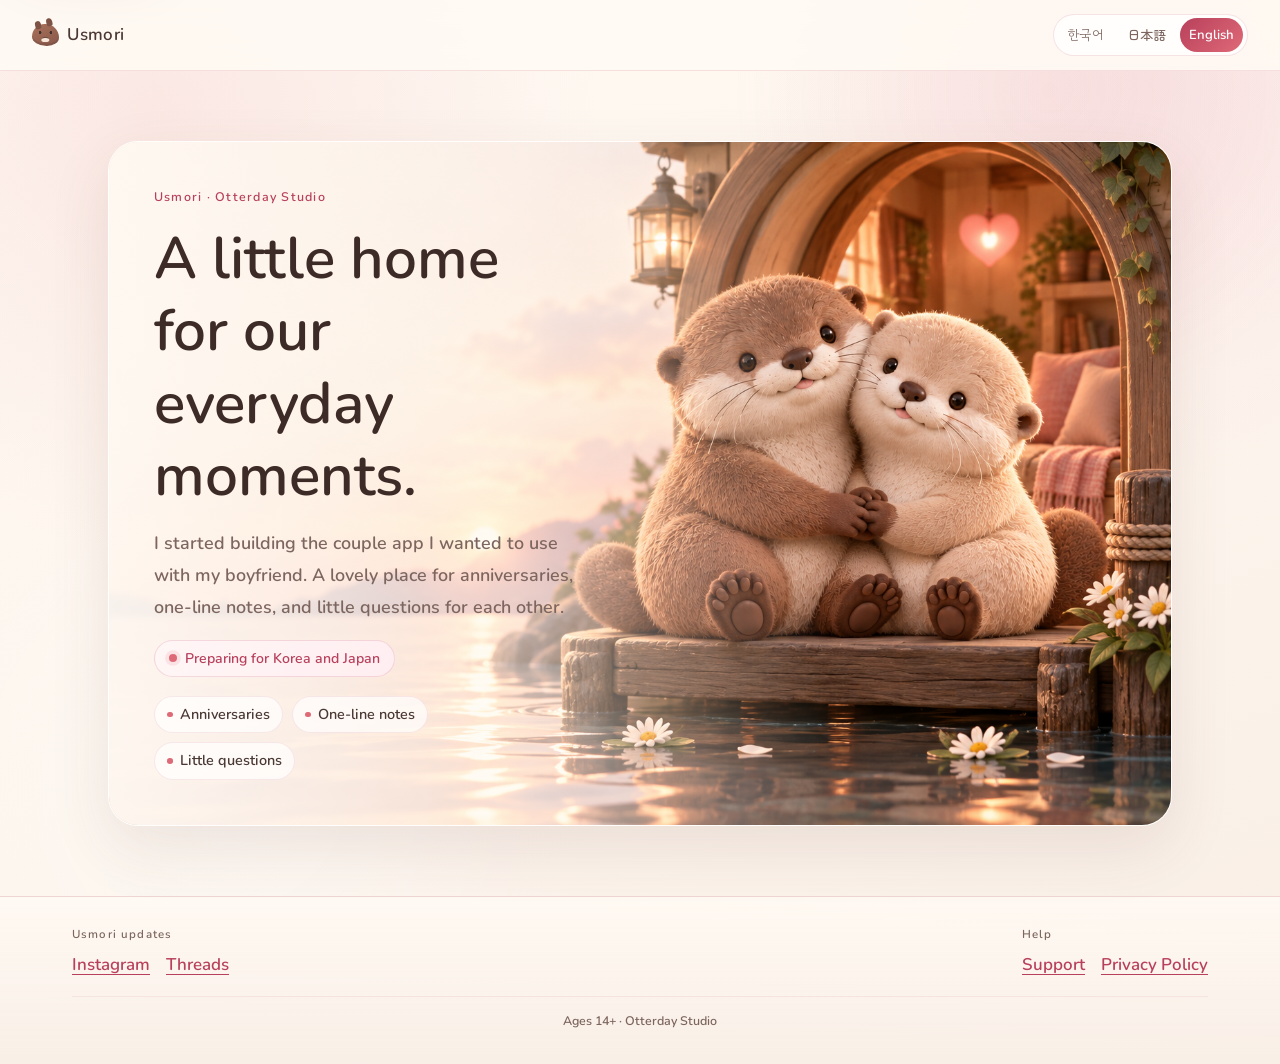
==== commit af60e1e3: "usmori-landing-visual-fix" ====
--- a/index.html
+++ b/index.html
@@ -38,9 +38,9 @@
             <p class="intro-body">남자친구와 같이 쓰고 싶어서 만들기 시작한 커플 앱. 기념일, 한 줄 일기, 서로에게 묻는 질문을 사랑스럽게 모아요.</p>
             <p class="status"><span class="status-dot" aria-hidden="true"></span>한국·일본 출시 준비 중</p>
             <ul class="feature-list">
-              <li><span class="feature-dot" aria-hidden="true"></span>기념일</li>
-              <li><span class="feature-dot" aria-hidden="true"></span>한 줄 일기</li>
-              <li><span class="feature-dot" aria-hidden="true"></span>서로에게 묻는 질문</li>
+              <li><span class="feature-dot" aria-hidden="true"></span><span class="feature-label">기념일</span></li>
+              <li><span class="feature-dot" aria-hidden="true"></span><span class="feature-label">한 줄 일기</span></li>
+              <li><span class="feature-dot" aria-hidden="true"></span><span class="feature-label">서로에게 묻는 질문</span></li>
             </ul>
           </section>
 
@@ -50,9 +50,9 @@
             <p class="intro-body">彼氏と一緒に使えるアプリを探して、結局自分で作り始めました。記念日やひとこと日記、お互いをもっと知る質問をカワウソと一緒に楽しめます。</p>
             <p class="status"><span class="status-dot" aria-hidden="true"></span>韓国・日本でリリース準備中</p>
             <ul class="feature-list">
-              <li><span class="feature-dot" aria-hidden="true"></span>記念日</li>
-              <li><span class="feature-dot" aria-hidden="true"></span>ひとこと日記</li>
-              <li><span class="feature-dot" aria-hidden="true"></span>お互いをもっと知る質問</li>
+              <li><span class="feature-dot" aria-hidden="true"></span><span class="feature-label">記念日</span></li>
+              <li><span class="feature-dot" aria-hidden="true"></span><span class="feature-label">ひとこと日記</span></li>
+              <li><span class="feature-dot" aria-hidden="true"></span><span class="feature-label">お互いをもっと知る質問</span></li>
             </ul>
           </section>
 
@@ -62,9 +62,9 @@
             <p class="intro-body">I started building the couple app I wanted to use with my boyfriend. A lovely place for anniversaries, one-line notes, and little questions for each other.</p>
             <p class="status"><span class="status-dot" aria-hidden="true"></span>Preparing for Korea and Japan</p>
             <ul class="feature-list">
-              <li><span class="feature-dot" aria-hidden="true"></span>Anniversaries</li>
-              <li><span class="feature-dot" aria-hidden="true"></span>One-line notes</li>
-              <li><span class="feature-dot" aria-hidden="true"></span>Little questions</li>
+              <li><span class="feature-dot" aria-hidden="true"></span><span class="feature-label">Anniversaries</span></li>
+              <li><span class="feature-dot" aria-hidden="true"></span><span class="feature-label">One-line notes</span></li>
+              <li><span class="feature-dot" aria-hidden="true"></span><span class="feature-label">Little questions</span></li>
             </ul>
           </section>
         </div>
--- a/styles.css
+++ b/styles.css
@@ -151,14 +151,42 @@
 }
 
 .brand-mark {
-  width: 1.55rem;
-  height: 1.55rem;
+  position: relative;
+  width: 1.66rem;
+  height: 1.38rem;
   flex: 0 0 auto;
-  border: 0.16rem solid rgba(184, 64, 92, 0.82);
+  border-radius: 48% 52% 45% 55% / 58% 62% 38% 42%;
+  background:
+    radial-gradient(circle at 30% 39%, #40302d 0 0.075rem, transparent 0.1rem),
+    radial-gradient(circle at 70% 39%, #40302d 0 0.075rem, transparent 0.1rem),
+    linear-gradient(150deg, #a97159 0%, #87574a 100%);
+  box-shadow: inset 0 -0.15rem 0 rgba(64, 48, 45, 0.16);
+}
+
+.brand-mark::before {
+  content: "";
+  position: absolute;
+  top: -0.18rem;
+  left: 0.17rem;
+  width: 0.4rem;
+  height: 0.47rem;
+  border-radius: 68% 68% 42% 42%;
+  background: #7e5245;
+  box-shadow: 0.72rem 0 #7e5245;
+  transform: rotate(-14deg);
+}
+
+.brand-mark::after {
+  content: "";
+  position: absolute;
+  bottom: 0.23rem;
+  left: 50%;
+  width: 0.46rem;
+  height: 0.27rem;
   border-radius: 50%;
-  background:
-    radial-gradient(circle at 68% 66%, var(--rose-soft) 0 0.28rem, transparent 0.31rem),
-    radial-gradient(circle at 30% 72%, var(--coral) 0 0.16rem, transparent 0.2rem);
+  background: #f7e5d8;
+  box-shadow: 0 -0.07rem 0 -0.035rem #40302d;
+  transform: translateX(-50%);
 }
 
 .brand-text {
@@ -263,9 +291,10 @@
   max-width: 16ch;
   margin: 0;
   color: #3d2b28;
-  font-size: clamp(2.08rem, 4.7vw + 0.65rem, 4.05rem);
-  line-height: 1.09;
-  text-wrap: balance;
+  font-size: clamp(1.78rem, 6.2vw + 0.54rem, 3.65rem);
+  line-height: 1.24;
+  overflow-wrap: break-word;
+  text-wrap: pretty;
 }
 
 .intro-body {
@@ -314,6 +343,8 @@
   display: flex;
   align-items: center;
   gap: 0.42rem;
+  max-width: 100%;
+  min-width: 0;
   min-height: 2.35rem;
   padding: 0.45rem 0.78rem;
   border: 1px solid rgba(184, 64, 92, 0.1);
@@ -321,6 +352,12 @@
   background: rgba(255, 255, 255, 0.68);
   color: var(--ink);
   font-size: 0.9rem;
+}
+
+.feature-label {
+  min-width: 0;
+  line-height: 1.35;
+  overflow-wrap: anywhere;
 }
 
 .feature-dot {
@@ -549,3 +586,8 @@
 html[lang="ko"] .display-title {
   word-break: keep-all;
 }
+
+html[lang="ja"] .display-title {
+  word-break: keep-all;
+  line-height: 1.32;
+}
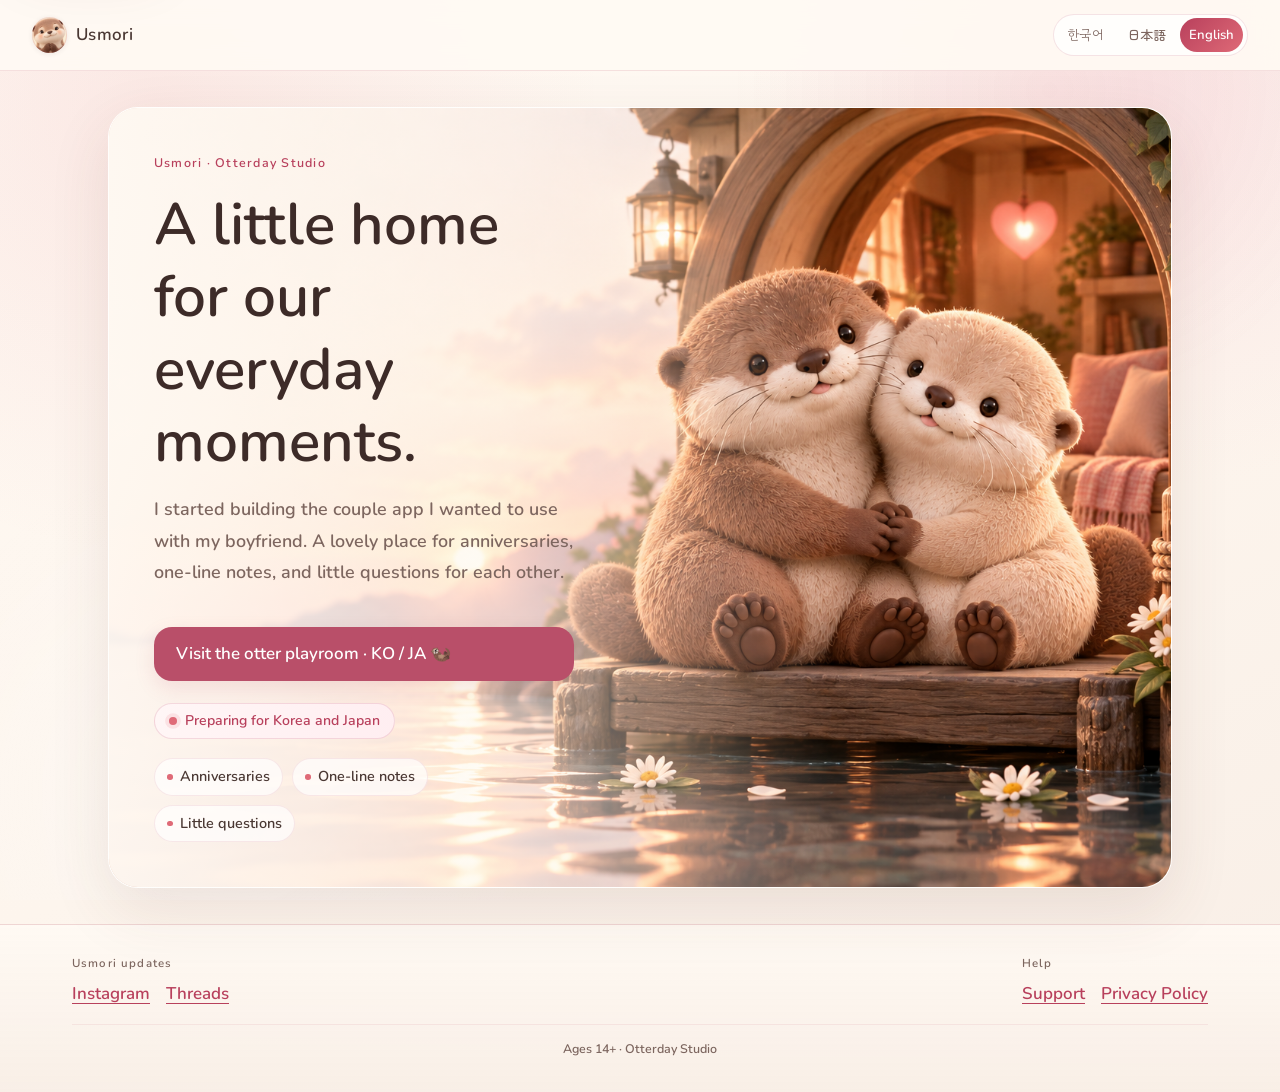
==== commit 6f1796f0: "Add bilingual otter playroom and recharge quiz with complete fonts" ====
--- a/index.html
+++ b/index.html
@@ -12,7 +12,7 @@
     <noscript>
       <style>.language-group { display: none; }</style>
     </noscript>
-  </head>
+  <style>@font-face{font-family:PlayroomKo;src:url("./recharge/assets/fonts/GowunDodum-Regular.woff2") format("woff2");font-display:swap}@font-face{font-family:PlayroomJa;src:url("./recharge/assets/fonts/ZenMaruGothic-Medium.woff2") format("woff2");font-display:swap}[lang=ko] .playroom-entry{font-family:PlayroomKo,sans-serif}[lang=ja] .playroom-entry{font-family:PlayroomJa,sans-serif}.playroom-entry{display:inline-flex;align-items:center;gap:12px;margin:22px 0 5px;padding:13px 22px;border-radius:18px;background:#b94f69;color:white;text-decoration:none;font-weight:700;box-shadow:0 7px 20px #b94f6922}.playroom-entry:hover{background:#a3445d}</style></head>
   <body data-font-state="ready">
     <div class="paper-glow" aria-hidden="true"></div>
     <a class="skip-link" href="#main">본문으로 건너뛰기</a>
@@ -36,6 +36,7 @@
             <p class="eyebrow">Usmori · Otterday Studio</p>
             <h1 class="display-title" id="headline-ko">둘의 하루가 머무는 작은 집</h1>
             <p class="intro-body">남자친구와 같이 쓰고 싶어서 만들기 시작한 커플 앱. 기념일, 한 줄 일기, 서로에게 묻는 질문을 사랑스럽게 모아요.</p>
+            <a class="playroom-entry" href="./recharge/?lang=ko">수달 놀이방에서 내 마음 알아보기 🦦</a>
             <p class="status"><span class="status-dot" aria-hidden="true"></span>한국·일본 출시 준비 중</p>
             <ul class="feature-list">
               <li><span class="feature-dot" aria-hidden="true"></span><span class="feature-label">기념일</span></li>
@@ -48,6 +49,7 @@
             <p class="eyebrow">Usmori · Otterday Studio</p>
             <h1 class="display-title" id="headline-ja">ふたりの毎日に、ほっとできる場所を。</h1>
             <p class="intro-body">彼氏と一緒に使えるアプリを探して、結局自分で作り始めました。記念日やひとこと日記、お互いをもっと知る質問をカワウソと一緒に楽しめます。</p>
+            <a class="playroom-entry" href="./recharge/?lang=ja">ラッコのあそび部屋へ 🦦</a>
             <p class="status"><span class="status-dot" aria-hidden="true"></span>韓国・日本でリリース準備中</p>
             <ul class="feature-list">
               <li><span class="feature-dot" aria-hidden="true"></span><span class="feature-label">記念日</span></li>
@@ -60,6 +62,7 @@
             <p class="eyebrow">Usmori · Otterday Studio</p>
             <h1 class="display-title" id="headline-en">A little home for our everyday moments.</h1>
             <p class="intro-body">I started building the couple app I wanted to use with my boyfriend. A lovely place for anniversaries, one-line notes, and little questions for each other.</p>
+            <a class="playroom-entry" href="./recharge/?lang=ko">Visit the otter playroom · KO / JA 🦦</a>
             <p class="status"><span class="status-dot" aria-hidden="true"></span>Preparing for Korea and Japan</p>
             <ul class="feature-list">
               <li><span class="feature-dot" aria-hidden="true"></span><span class="feature-label">Anniversaries</span></li>
--- a/styles.css
+++ b/styles.css
@@ -151,42 +151,13 @@
 }
 
 .brand-mark {
-  position: relative;
-  width: 1.66rem;
-  height: 1.38rem;
+  width: 2.2rem;
+  height: 2.2rem;
   flex: 0 0 auto;
-  border-radius: 48% 52% 45% 55% / 58% 62% 38% 42%;
-  background:
-    radial-gradient(circle at 30% 39%, #40302d 0 0.075rem, transparent 0.1rem),
-    radial-gradient(circle at 70% 39%, #40302d 0 0.075rem, transparent 0.1rem),
-    linear-gradient(150deg, #a97159 0%, #87574a 100%);
-  box-shadow: inset 0 -0.15rem 0 rgba(64, 48, 45, 0.16);
-}
-
-.brand-mark::before {
-  content: "";
-  position: absolute;
-  top: -0.18rem;
-  left: 0.17rem;
-  width: 0.4rem;
-  height: 0.47rem;
-  border-radius: 68% 68% 42% 42%;
-  background: #7e5245;
-  box-shadow: 0.72rem 0 #7e5245;
-  transform: rotate(-14deg);
-}
-
-.brand-mark::after {
-  content: "";
-  position: absolute;
-  bottom: 0.23rem;
-  left: 50%;
-  width: 0.46rem;
-  height: 0.27rem;
+  border: 1px solid rgba(184, 64, 92, 0.13);
   border-radius: 50%;
-  background: #f7e5d8;
-  box-shadow: 0 -0.07rem 0 -0.035rem #40302d;
-  transform: translateX(-50%);
+  background: #fff7ef url("./usmori-avatar.jpg") 50% 38% / 155% auto no-repeat;
+  box-shadow: 0 1px 5px rgba(64, 48, 45, 0.09);
 }
 
 .brand-text {
